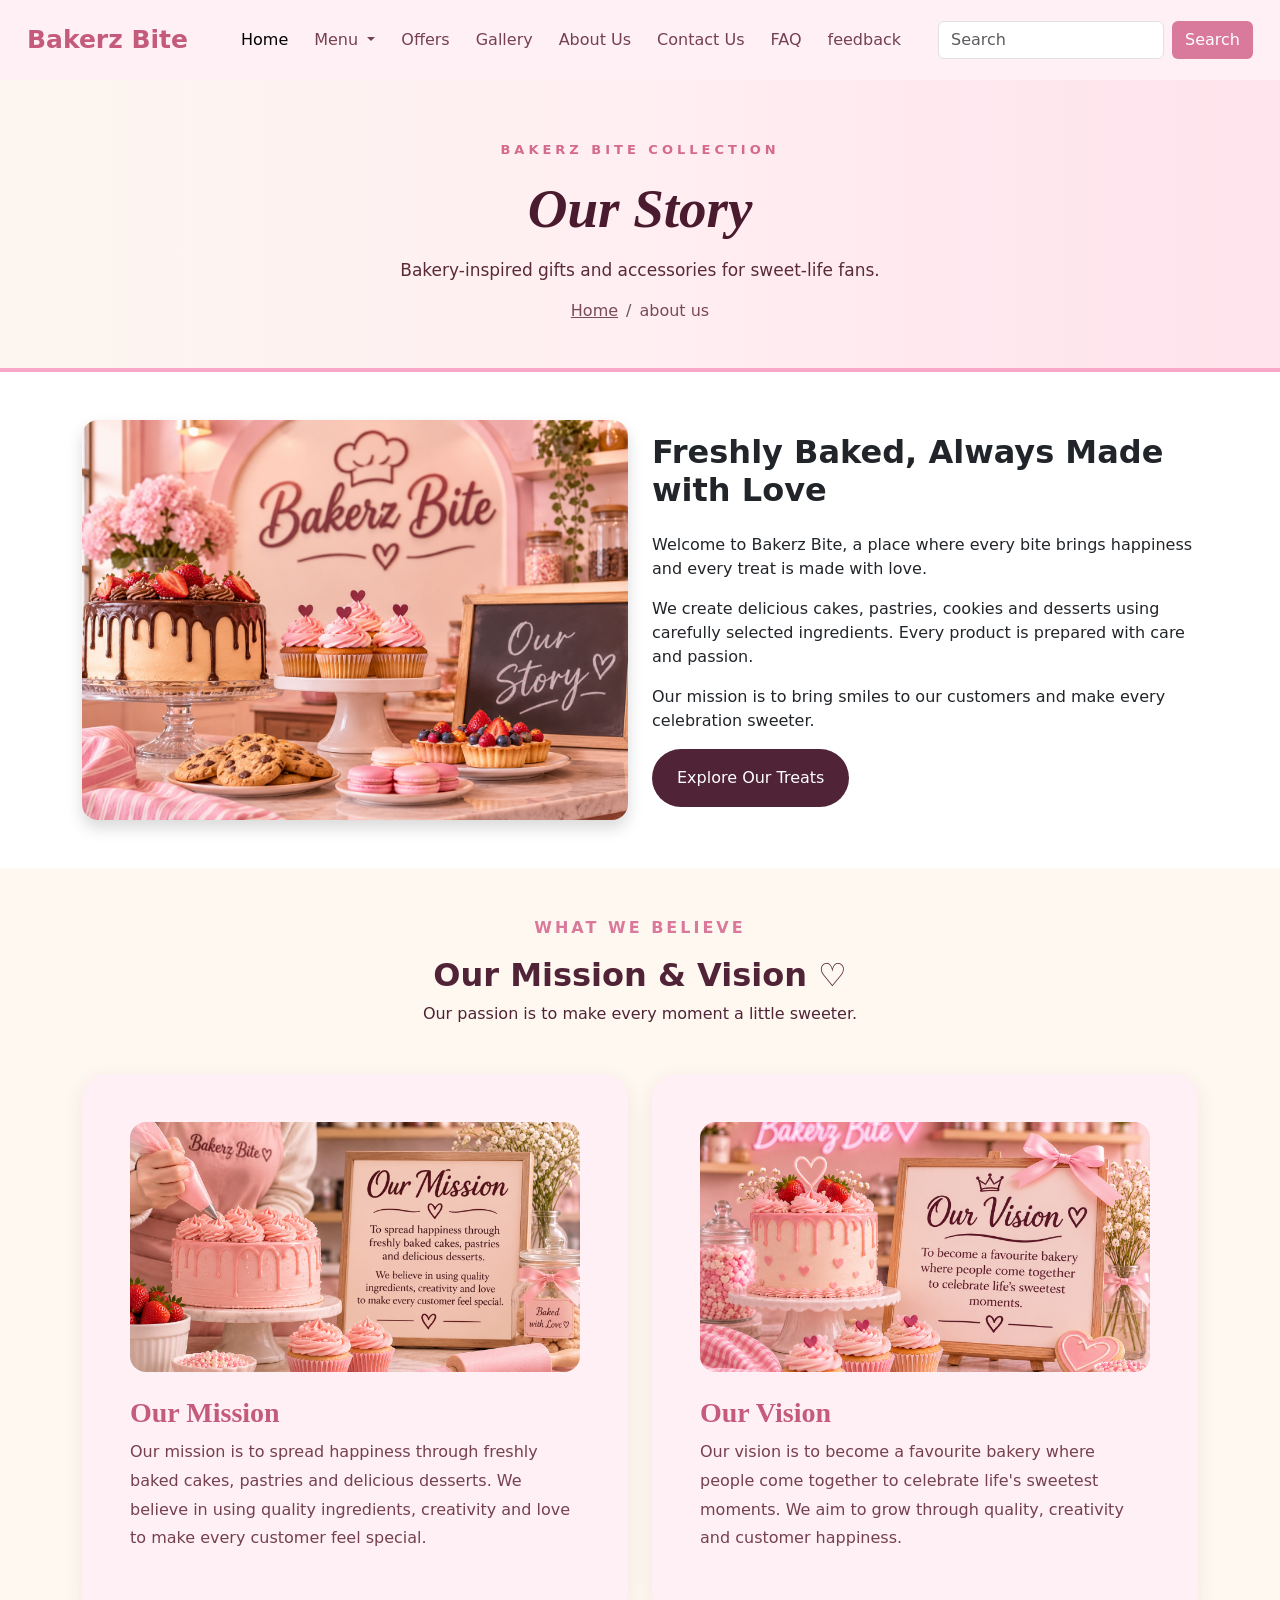
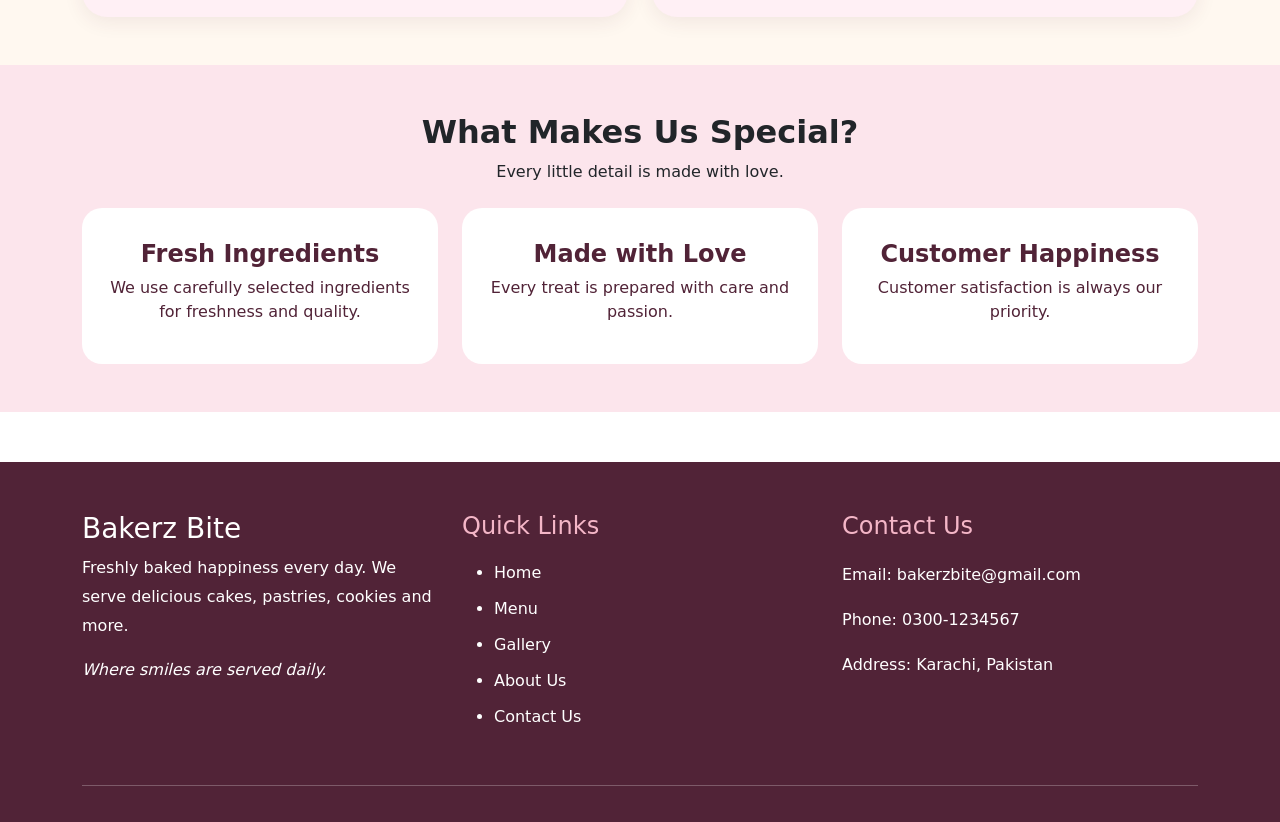
==== about.html @ 583da7be "first commit" ====
<!DOCTYPE html>
<html lang="en">
<head>
    <meta charset="UTF-8">
    <meta name="viewport" content="width=device-width, initial-scale=1.0">
    <title>Bakerz Bite</title>

    <!-- Bootstrap 5 -->
    <link href="https://cdn.jsdelivr.net/npm/bootstrap@5.3.3/dist/css/bootstrap.min.css" rel="stylesheet">

    <link rel="stylesheet" href="about.css">
</head>
<body>
<!-- ---navbar start gng-- -->
<nav class="navbar navbar-expand-lg navbar-light">
  <div class="container-fluid">

    <a class="navbar-brand" href="#">Bakerz Bite</a>

    <button class="navbar-toggler" type="button"
    data-bs-toggle="collapse"
    data-bs-target="#navbarSupportedContent">
      <span class="navbar-toggler-icon"></span>
    </button>

    <div class="collapse navbar-collapse" id="navbarSupportedContent">

      <ul class="navbar-nav me-auto mb-2 mb-lg-0">

        <li class="nav-item">
          <a class="nav-link active" href="#">Home</a>
        </li>

        <li class="nav-item dropdown">
          <a class="nav-link dropdown-toggle" href="#"
          id="navbarDropdown" role="button"
          data-bs-toggle="dropdown">
            Menu
          </a>

          <ul class="dropdown-menu">
            <li><a class="dropdown-item" href="cakes.html">Cakes</a></li>
            <li><a class="dropdown-item" href="pasteries.html">Pastries</a></li>
            <li><a class="dropdown-item" href="pies.html">Pies</a></li>
            <li><a class="dropdown-item" href="cookies.html">Cookies</a></li>
            <li><a class="dropdown-item" href="marchandies.html">Merchandise</a></li>
          </ul>
        </li>

        <li class="nav-item">
          <a class="nav-link" href="offer.html">Offers</a>
        </li>

        <li class="nav-item">
          <a class="nav-link" href="gallery.html">Gallery</a>
        </li>

        <li class="nav-item">
          <a class="nav-link" href="about.html">About Us</a>
        </li>

        <li class="nav-item">
          <a class="nav-link" href="contact.html">Contact Us</a>
        </li>

        <li class="nav-item">
          <a class="nav-link" href="faq.html">FAQ</a>
        </li>
        
         <li class="nav-item">
          <a class="nav-link" href="feedback.html">feedback</a>
        </li>
      </ul>

      <form class="d-flex">
        <input class="form-control me-2" type="search" placeholder="Search">
        <button class="btn search-btn" type="submit">Search</button>
      </form>

    </div>
  </div>
</nav>
<!-- --navbar end--- -->

<!-- welcome shuru-- -->
 <!-- Cakes Header Section-- -->
   <section class="cakes-header text-center">
    <div class="container">

      <p class="small-title">BAKERZ BITE COLLECTION</p>

      <h1 class="main-title">Our Story </h1>

      <p class="sub-text mt-3">Bakery-inspired gifts and accessories for sweet-life fans.</p> 

      <!-- Breadcrumb  -->

       <nav aria-label="breadcrumb" class="d-flex justify-content-center mt-3">
        <ol class="breadcrumb mb-0">
          <li class="breadcrumb-item"><a href="home.html">Home</a></li>
          <li class="breadcrumb-item active" aria-current="page">about us</li>
        </ol>
      </nav>

  
    </div>
  </section> 

<!-- welcome end -->

<!-- About Content -->

<section class="container py-5">

    <div class="row align-items-center g-4">

        <div class="col-md-6">

            <img src="pics/bakery pic.png"
                class="img-fluid rounded-4 shadow about-img"
                alt="Bakerz Bite Bakery">

        </div>

        <div class="col-md-6">

            <h2 class="fw-bold">
                Freshly Baked, Always Made with Love
            </h2>

            <p class="mt-4">
                Welcome to Bakerz Bite, a place where every bite
                brings happiness and every treat is made with love.
            </p>

            <p>
                We create delicious cakes, pastries, cookies and
                desserts using carefully selected ingredients.
                Every product is prepared with care and passion.
            </p>

            <p>
                Our mission is to bring smiles to our customers
                and make every celebration sweeter.
            </p>

            <a href="home.html"
                class="btn about-btn rounded-pill px-4 py-3">
                Explore Our Treats 
            </a>

        </div>

    </div>

</section>






<!-- Mission & Vision -->

<section class="mission py-5">

    <div class="container">

        <div class="text-center mb-5">
            <p class="pink-text">WHAT WE BELIEVE</p>
            <h2 class="fw-bold">Our Mission & Vision ♡</h2>
            <p>Our passion is to make every moment a little sweeter.</p>
        </div>

        <div class="row g-4">

            <!-- Mission -->

            <div class="col-md-6">

                <div class="mission-card h-100 p-4 p-md-5">

                    <div class="mission-pic">
                        <img src="pics/mission.png"
                             class="img-fluid rounded-4"
                             alt="Freshly baked cakes">
                    </div>

                    <h3 class="mt-4 fw-bold">Our Mission </h3>

                    <p>
                        Our mission is to spread happiness through
                        freshly baked cakes, pastries and delicious
                        desserts. We believe in using quality ingredients,
                        creativity and love to make every customer feel special.
                    </p>

                </div>

            </div>

            <!-- Vision -->

            <div class="col-md-6">

                <div class="mission-card h-100 p-4 p-md-5">

                    <div class="mission-pic">
                        <img src="pics/version.png"
                             class="img-fluid rounded-4"
                             alt="Beautiful bakery treats">
                    </div>

                    <h3 class="mt-4 fw-bold">Our Vision </h3>

                    <p>
                        Our vision is to become a favourite bakery
                        where people come together to celebrate
                        life's sweetest moments. We aim to grow
                        through quality, creativity and customer happiness.
                    </p>

                </div>

            </div>

        </div>

    </div>

</section>
<!-- ---end of vison and mission-- -->




<!-- Our box -->

<section class="box py-5">

    <div class="container text-center">

        <h2 class="fw-bold">What Makes Us Special?</h2>

        <p class="mb-4">
            Every little detail is made with love.
        </p>

        <div class="row g-4">

            <div class="col-md-4">

                <div class="card box-card h-100 p-4">

                    <h1></h1>

                    <h4 class="fw-bold">Fresh Ingredients</h4>

                    <p>
                        We use carefully selected ingredients
                        for freshness and quality.
                    </p>

                </div>

            </div>

            <div class="col-md-4">

                <div class="card box-card h-100 p-4">

                    <h1></h1>

                    <h4 class="fw-bold">Made with Love</h4>

                    <p>
                        Every treat is prepared with care
                        and passion.
                    </p>

                </div>

            </div>

            <div class="col-md-4">

                <div class="card box-card h-100 p-4">

                    <h1></h1>

                    <h4 class="fw-bold">Customer Happiness</h4>

                    <p>
                        Customer satisfaction is always
                        our priority.
                    </p>

                </div>

            </div>

        </div>

    </div>

</section>







<!-- ---footer shuru -->

<footer class="footer">
    <div class="container">
        <div class="row">

            <!-- About -->
            <div class="col-lg-4 col-md-6 mb-4">
                <h3>Bakerz Bite</h3>
                <p>
                    Freshly baked happiness every day.
                    We serve delicious cakes, pastries,
                    cookies and more.
                </p>
                <p><i>Where smiles are served daily.</i></p>
            </div>

            <!-- Quick Links -->
            <div class="col-lg-4 col-md-6 mb-4">
                <h4>Quick Links</h4>
                <ul class="footer-links">
                    <li><a href="#">Home</a></li>
                    <li><a href="#">Menu</a></li>
                    <li><a href="#">Gallery</a></li>
                    <li><a href="#">About Us</a></li>
                    <li><a href="#">Contact Us</a></li>
                </ul>
            </div>

            <!-- Contact -->
            <div class="col-lg-4 col-md-12 mb-4">
                <h4>Contact Us</h4>
                <p>Email: bakerzbite@gmail.com</p>
                <p>Phone: 0300-1234567</p>
                <p>Address: Karachi, Pakistan</p>
            </div>

        </div>

        <hr>

        

    </div>
</footer>




 <!-- ---footer khtm -->


<script src="https://cdn.jsdelivr.net/npm/bootstrap@5.0.2/dist/js/bootstrap.bundle.min.js" integrity="sha384-MrcW6ZMFYlzcLA8Nl+NtUVF0sA7MsXsP1UyJoMp4YLEuNSfAP+JcXn/tWtIaxVXM" crossorigin="anonymous"></script>
</body>
</html>
---- about.css ----
.navbar {
    background-color: #fff0f5;
    padding: 15px;
    position: relative;
}

.navbar-brand {
    color: #c45b7c;
    font-size: 25px;
    font-weight: bold;
}

.navbar-nav {
    margin: auto;
}

.nav-link {
    color: #75404f;
    margin: 5px;
    transition: 0.3s;
}

.nav-link:hover {
    background-color: #d9799b;
    color: white;
    border-radius: 20px;
}

.dropdown-menu {
    background-color: #fff0f5;
}

.dropdown-item:hover {
    background-color: #d9799b;
    color: white;
}

.search-btn {
    background-color: #d9799b;
    color: white;
}

.search-btn:hover {
    background-color: #b9587a;
    color: white;
}

/* ---navbar end--- */

/* ---welcome shuru-- */

.cakes-header {
  background: linear-gradient(to right, #fdf6f0, #ffeef2, #ffe3ec);
  border-bottom: 4px solid #f9a8c9;
  padding: 60px 0 45px 0;
}

.small-title {
  color: #d46a8e;
  letter-spacing: 4px;
  font-size: 13px;
  font-weight: 700;
  text-transform: uppercase;
}

.main-title {
  color: #4a1a2e;
  font-family: Georgia, serif;
  font-weight: 800;
  font-style: italic;
  font-size: 55px;
}

.sub-text {
  color: #5a2a3a;
  font-size: 17px;
}

.breadcrumb a {
  color: #7a4a5a;
  text-decoration: underline;
}

.breadcrumb .active {
  color: #7a4a5a;
}

/* wecome  end*/

/* About Image */

.about-img {
    width: 100%;
    height: 400px;
    object-fit: cover;
    transition: 0.4s;
}

.about-img:hover {
    transform: scale(1.03);
}

/* Button */

.about-btn {
    background-color: #512337;
    color: white;
}

.about-btn:hover {
    background-color: #d9799b;
    color: #512337;
}



/* ---misson visson shuru hogy hai  */


.mission {
    background-color: #fff8f0;
    color: #512337;
}

.pink-text {
    color: #d9799b;
    letter-spacing: 3px;
    font-weight: bold;
}

.mission-card {
    background-color: #fff0f5;
    border-radius: 25px;
    box-shadow: 0 5px 20px #51233715;
    transition: 0.3s;
}

.mission-card:hover {
    transform: translateY(-8px);
    box-shadow: 0 10px 25px #51233730;
}

.mission-pic img {
    width: 100%;
    height: 250px;
    object-fit: cover;
    border-radius: 20px;
}

.mission-card h3 {
    color: #c45b7c;
    font-family: Georgia, serif;
}

.mission-card p {
    line-height: 1.8;
    color: #75404f;
}
/* ---vison or misson-- */





/* box */

.box {
    background-color: #fce5ec;
}

.box-card {
    background-color: white;
    color: #512337;
    border: none;
    border-radius: 20px;
    transition: 0.3s;
}

.box-card h1 {
    color: #d9799b;
}

.box-card:hover {
    transform: translateY(-8px);
    box-shadow: 0 10px 25px #51233730;
}



 



/* ---footer shuru--- */


.footer {
    background-color: #512337;
    color: white;
    padding: 50px 0 20px;
    margin-top: 50px;
}

/* Headings */

.footer h2 {
    color: #f4b6c7;
    font-family: Georgia, serif;
    font-style: italic;
    font-weight: bold;
}

.footer h4 {
    color: #f4b6c7;
    margin-bottom: 20px;
}

/* Paragraph */

.footer p {
    line-height: 1.8;
}

/* Links */

.footer a {
    color: white;
    text-decoration: none;
    display: block;
    margin-bottom: 12px;
}

.footer a:hover {
    color: #f4b6c7;
}

/* Social Icons */

.social a {
    background-color: #f4b6c7;
    color: #512337;
    width: 40px;
    height: 40px;
    border-radius: 50%;
    text-align: center;
    line-height: 40px;
    display: inline-block;
    margin-right: 10px;
}

/* Contact Button */

.message-btn {
    background-color: #f4b6c7;
    color: #512337 !important;
    padding: 12px 20px;
    border-radius: 30px;
}

/* Date and Location */

.footer-info {
    background-color: #fce8ed;
    color: #512337;
    padding: 25px;
    border-radius: 20px;
    margin-top: 30px;
}

/* Pink Banner */

.pink-banner {
    background-color: #f4b6c7;
    color: #512337;
    padding: 15px;
    text-align: right;
    border-radius: 30px;
    margin-top: 20px;
    font-weight: bold;
}
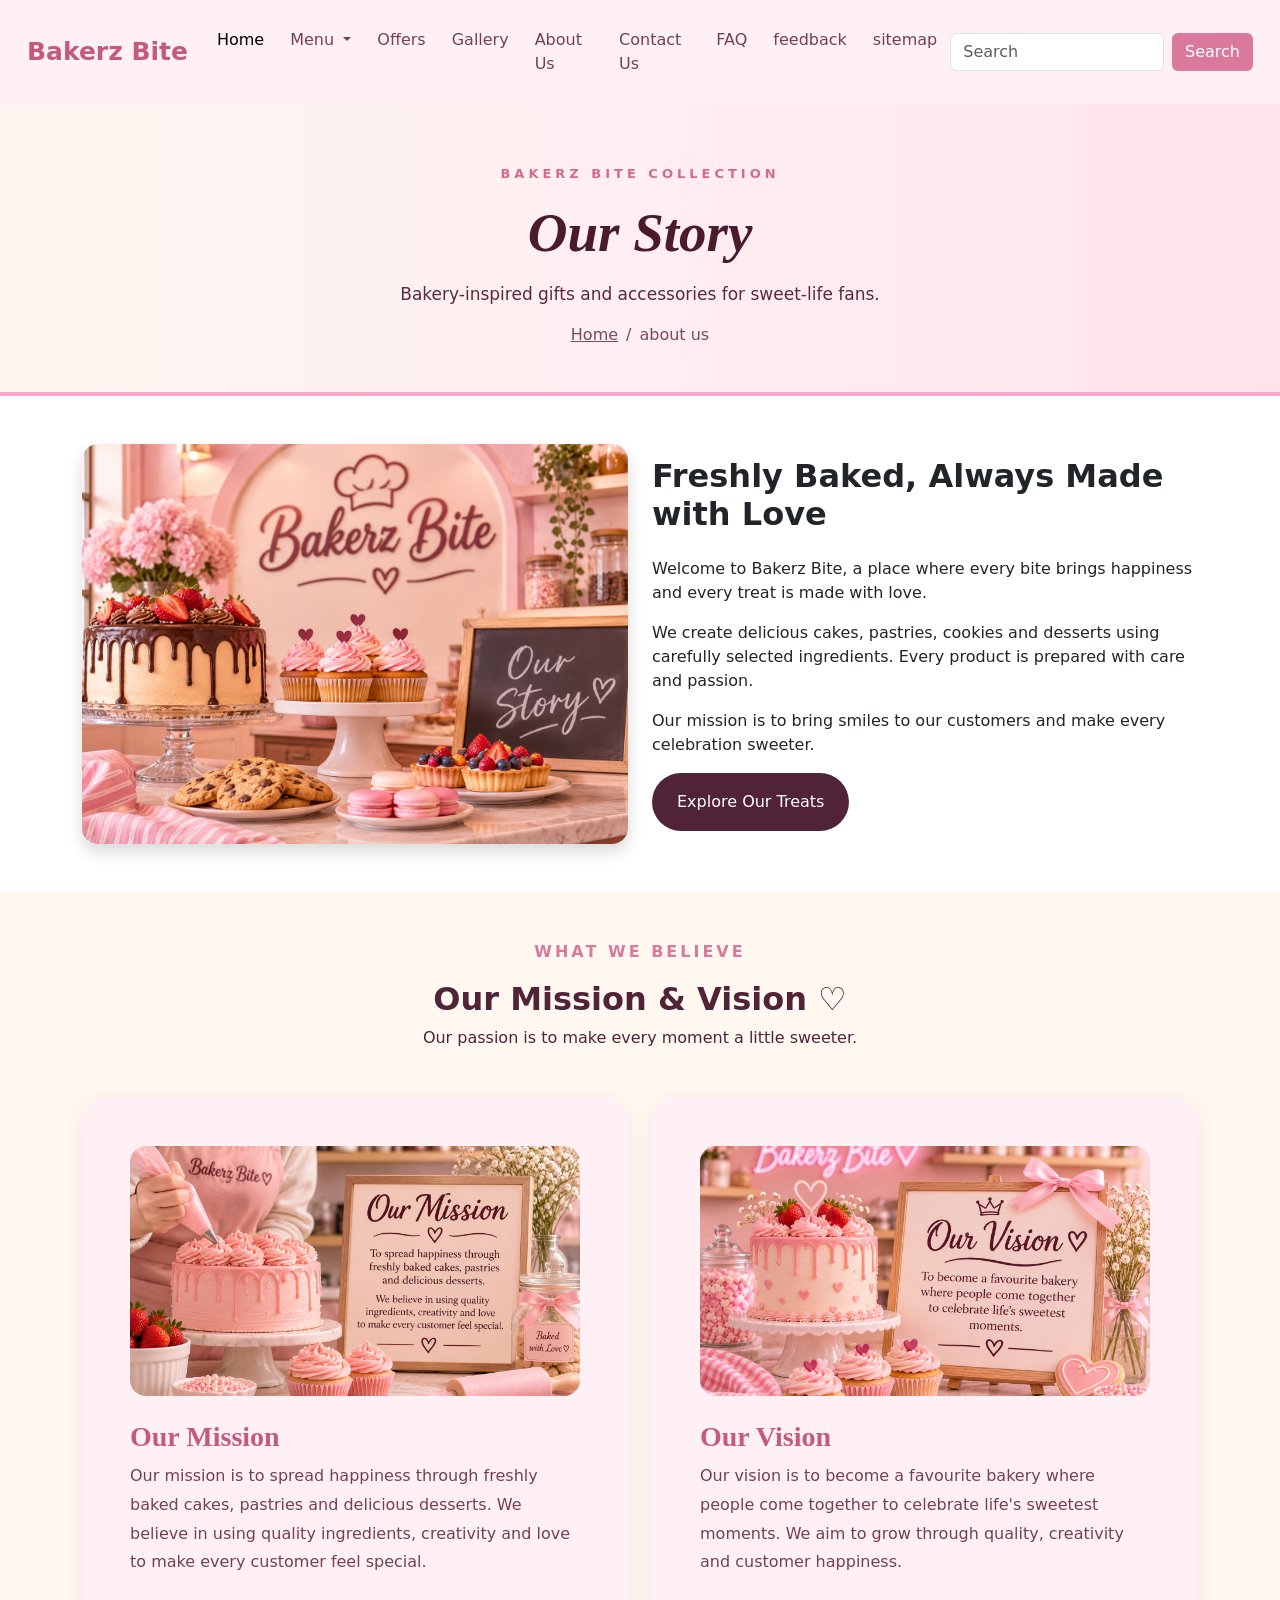
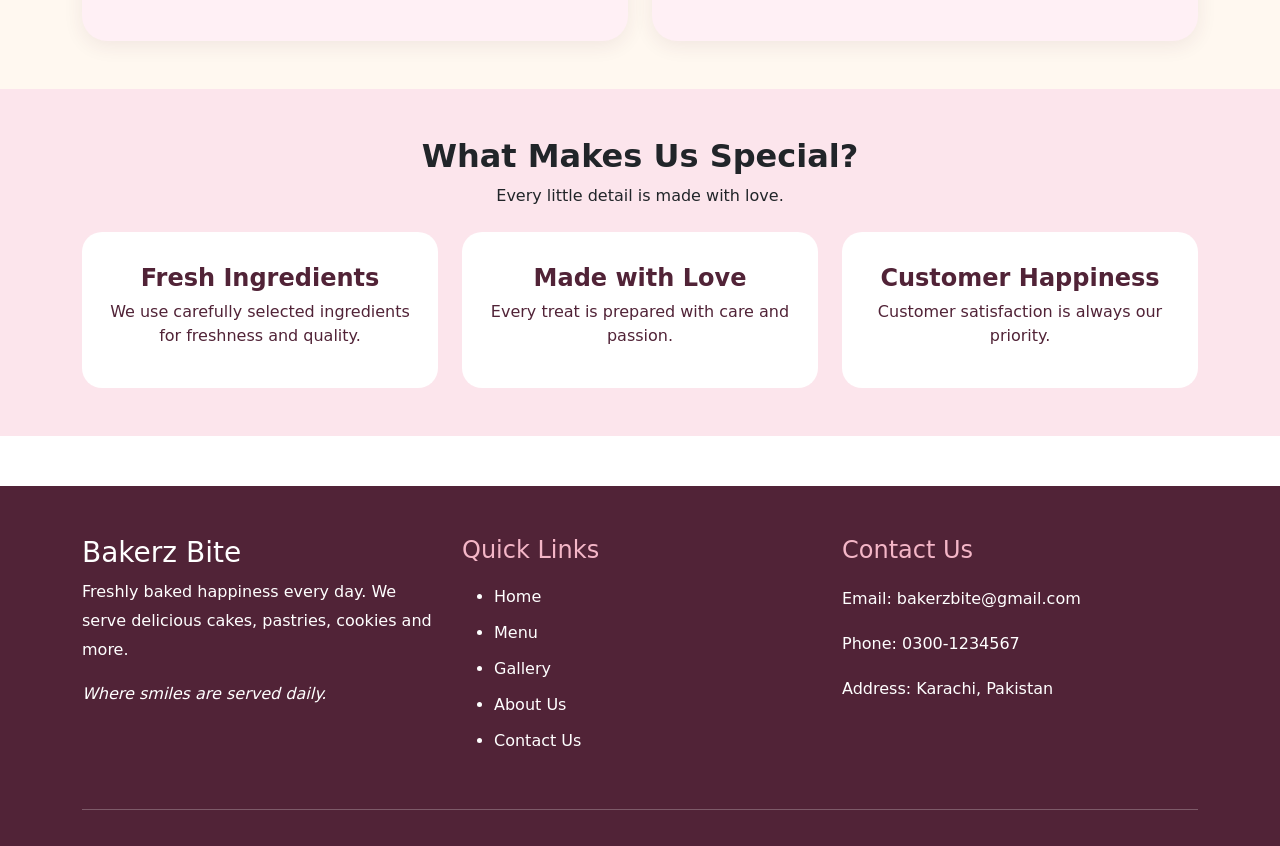
==== commit cfb763f3: "second commit" ====
--- a/about.html
+++ b/about.html
@@ -31,7 +31,7 @@
       <ul class="navbar-nav me-auto mb-2 mb-lg-0">
 
         <li class="nav-item">
-          <a class="nav-link active" href="#">Home</a>
+          <a class="nav-link active" href="index.html">Home</a>
         </li>
 
         <li class="nav-item dropdown">
@@ -73,6 +73,10 @@
          <li class="nav-item">
           <a class="nav-link" href="feedback.html">feedback</a>
         </li>
+
+        <li class="nav-item">
+          <a class="nav-link" href="sitemap.html">sitemap</a>
+        </li>
       </ul>
 
       <form class="d-flex">
@@ -100,7 +104,7 @@
 
        <nav aria-label="breadcrumb" class="d-flex justify-content-center mt-3">
         <ol class="breadcrumb mb-0">
-          <li class="breadcrumb-item"><a href="home.html">Home</a></li>
+          <li class="breadcrumb-item"><a href="index.html">Home</a></li>
           <li class="breadcrumb-item active" aria-current="page">about us</li>
         </ol>
       </nav>
